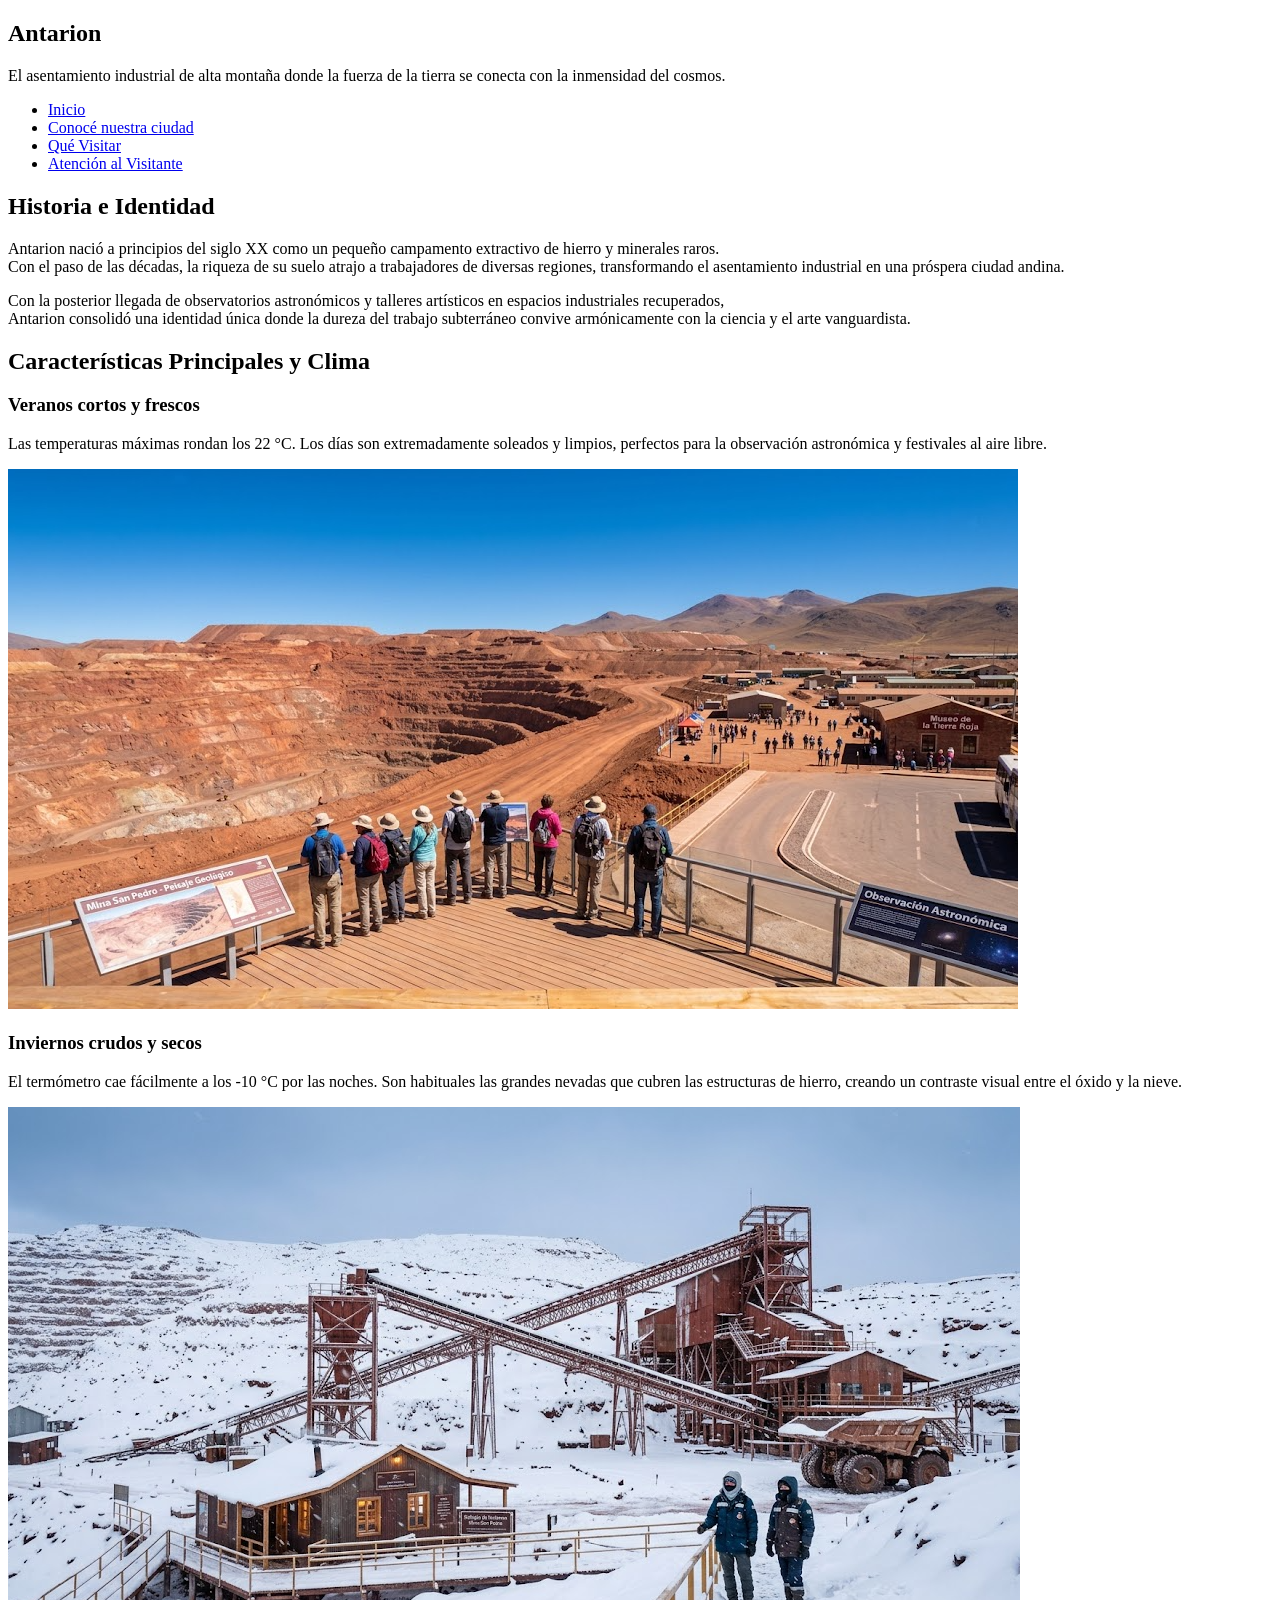
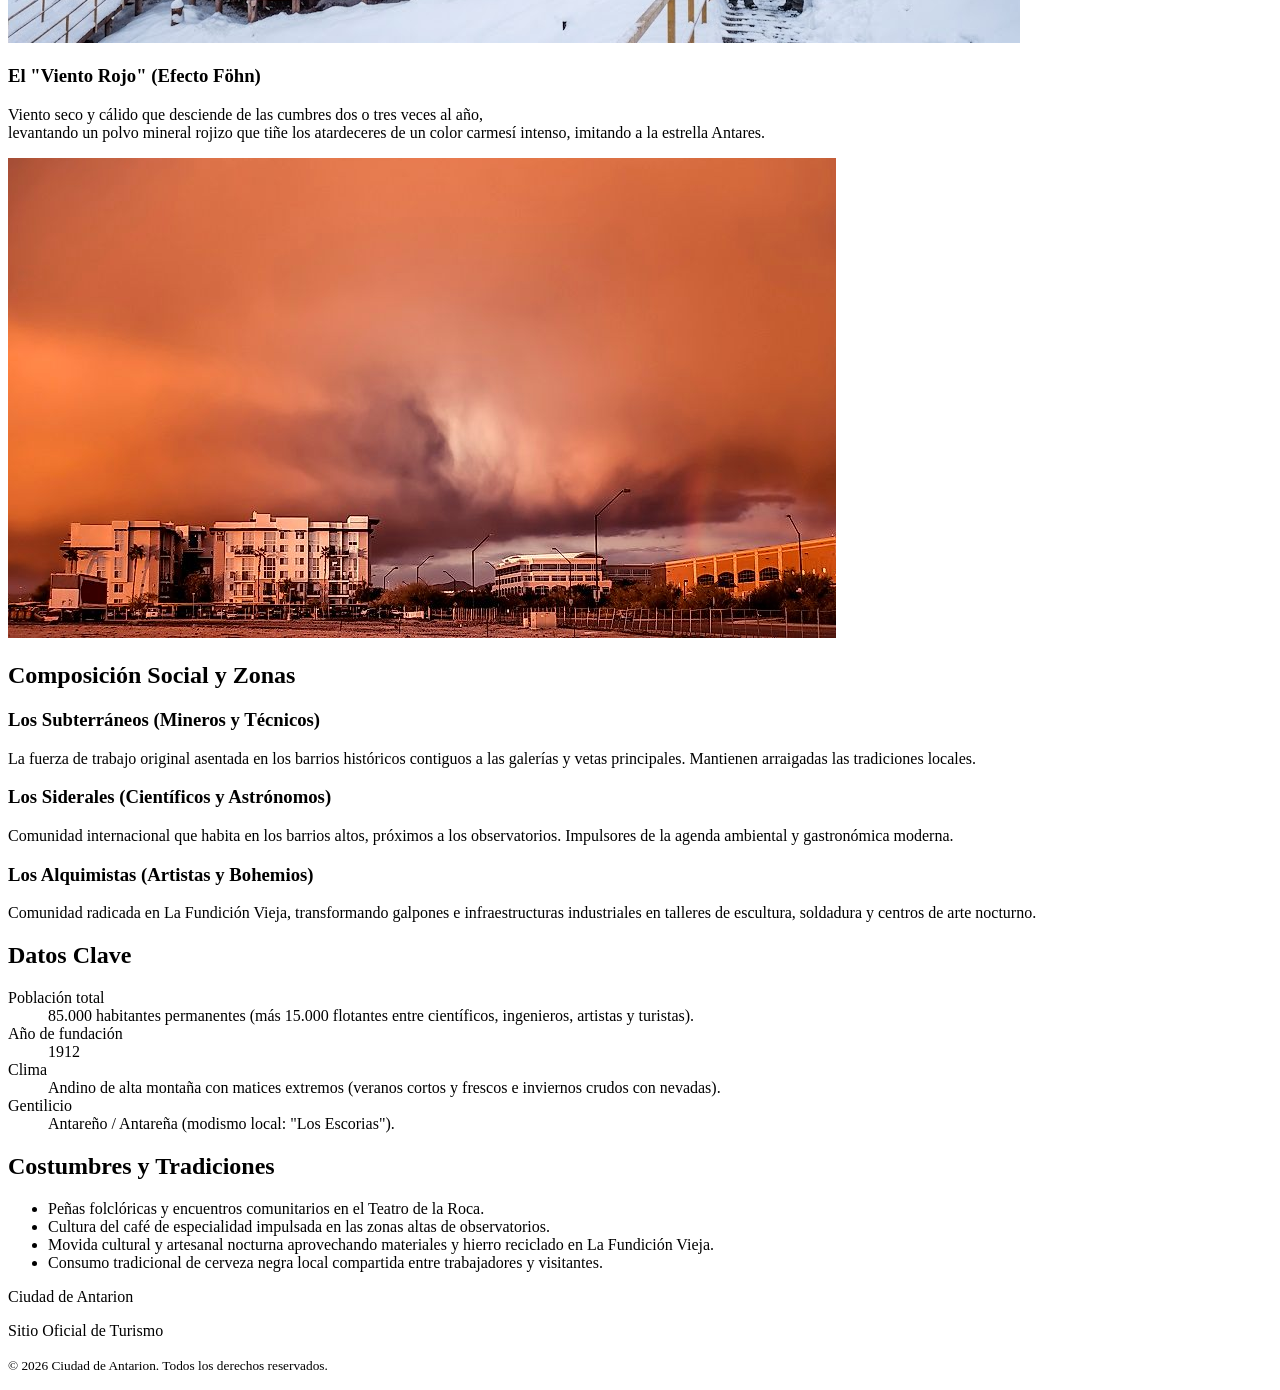
==== ciudad.html @ 9c94169d "Feat: Agregado de Css en Main de Html Index y Lugares" ====
<!DOCTYPE html>
<html lang="es">
<head>
    <meta charset="UTF-8">
    <meta name="viewport" content="width=device-width, initial-scale=1.0">
    <title>Antarion</title>
    
    <!-----------------------------Tipografia - Montserrat -------------------------------------->
    <link rel="preconnect" href="https://fonts.googleapis.com">
    <link rel="preconnect" href="https://fonts.gstatic.com" crossorigin>
    <link href="https://fonts.googleapis.com/css2?family=Montserrat:ital,wght@0,100..900;1,100..900&display=swap" rel="stylesheet">
    
    <!-----------------------------------------------Hoja de estilo ------------------------------------>
    <link rel="stylesheet" href="CSS/style.css">
</head>
<body>

    <header>    
        <nav class="menu">
        <div class="logo">
            <h1>Antarion</h1>
            <p>El asentamiento industrial de alta montaña donde la fuerza de la tierra se conecta con la inmensidad del cosmos.</p>
        </div>
            <ul class="navegacion">
                <li><a href="index.html">Inicio</a></li>
                <li><a href="ciudad.html">Conocé nuestra ciudad</a></li>
                <li><a href="lugares.html">Qué Visitar</a></li>
                <li><a href="contacto.html">Atención al Visitante</a></li>
            </ul>
        </nav>
    </header>

    <main>
        <!---------------------------------------- Historia------------------------------------------->
        <section id="historia">
            <h2>Historia e Identidad</h2>
            <p>Antarion nació a principios del siglo XX como un pequeño campamento extractivo de hierro y minerales raros. <br> Con el paso de las décadas, la riqueza de su suelo atrajo a trabajadores de diversas regiones, transformando el asentamiento industrial en una próspera ciudad andina.</p>
            <p>Con la posterior llegada de observatorios astronómicos y talleres artísticos en espacios industriales recuperados, <br> Antarion consolidó una identidad única donde la dureza del trabajo subterráneo convive armónicamente con la ciencia y el arte vanguardista.</p>
        </section>

        <!----------------------------------- Características Principales (Clima) ------------------------------------>
        
        <section id="caracteristicas" >
            <h2>Características Principales y Clima</h2>
            <article>
                <h3>Veranos cortos y frescos</h3>
                <p>Las temperaturas máximas rondan los 22 °C. Los días son extremadamente soleados y limpios, perfectos para la observación astronómica y festivales al aire libre.</p>
                <img src="IMG/VERANO.png" alt="Veranos Cortos">
            </article>

            <article>
                <h3>Inviernos crudos y secos</h3>
                <p>El termómetro cae fácilmente a los -10 °C por las noches. Son habituales las grandes nevadas que cubren las estructuras de hierro, creando un contraste visual entre el óxido y la nieve.</p>
                <img  src="IMG/INVIERNO.png" alt="Inviernos Crudos y Secos">
            </article>

            <article>
                <h3>El "Viento Rojo" (Efecto Föhn)</h3>
                <p>Viento seco y cálido que desciende de las cumbres dos o tres veces al año, <br> levantando un polvo mineral rojizo que tiñe los atardeceres de un color carmesí intenso, imitando a la estrella Antares.</p>
                <img src="IMG/viento-rojo.png" alt="El Viento Rojo">
            </article>
        </section>

        <!------------------------------------------ Grupos de Población ------------------------------------------>
        <section id="poblacion-y-barrios">
            <h2>Composición Social y Zonas</h2>
            
            <article>
                <h3>Los Subterráneos (Mineros y Técnicos)</h3>
                <p>La fuerza de trabajo original asentada en los barrios históricos contiguos a las galerías y vetas principales. Mantienen arraigadas las tradiciones locales.</p>
            </article>

            <article>
                <h3>Los Siderales (Científicos y Astrónomos)</h3>
                <p>Comunidad internacional que habita en los barrios altos, próximos a los observatorios. Impulsores de la agenda ambiental y gastronómica moderna.</p>
            </article>

            <article>
                <h3>Los Alquimistas (Artistas y Bohemios)</h3>
                <p>Comunidad radicada en La Fundición Vieja, transformando galpones e infraestructuras industriales en talleres de escultura, soldadura y centros de arte nocturno.</p>
            </article>
        </section>

        <!------------------------------------------- Datos Clave de la Ciudad  ------------------------------------>
        <section id="datos-clave">
            <h2>Datos Clave</h2>
            <dl>
                <dt>Población total</dt>
                <dd>85.000 habitantes permanentes (más 15.000 flotantes entre científicos, ingenieros, artistas y turistas).</dd>

                <dt>Año de fundación</dt>
                <dd>1912</dd>

                <dt>Clima</dt>
                <dd>Andino de alta montaña con matices extremos (veranos cortos y frescos e inviernos crudos con nevadas).</dd>

                <dt>Gentilicio</dt>
                <dd>Antareño / Antareña (modismo local: "Los Escorias").</dd>
            </dl>
        </section>

        <!------------------------------------------- Costumbres ------------------------------------>
        <section id="costumbres">
            <h2>Costumbres y Tradiciones</h2>
            <ul>
                <li>Peñas folclóricas y encuentros comunitarios en el Teatro de la Roca.</li>
                <li>Cultura del café de especialidad impulsada en las zonas altas de observatorios.</li>
                <li>Movida cultural y artesanal nocturna aprovechando materiales y hierro reciclado en La Fundición Vieja.</li>
                <li>Consumo tradicional de cerveza negra local compartida entre trabajadores y visitantes.</li>
            </ul>
        </section>
    </main>

    
    <footer class="sitio-footer">
    <div class="footer-content">
        <p class="footer-ciudad">Ciudad de Antarion</p>
        <p class="footer-oficial">Sitio Oficial de Turismo</p>
    </div>
    <div class="footer-boton">
        <p><small>&copy; 2026 Ciudad de Antarion. Todos los derechos reservados.</small></p>
    </div>
</footer>
        

</body>
</html>
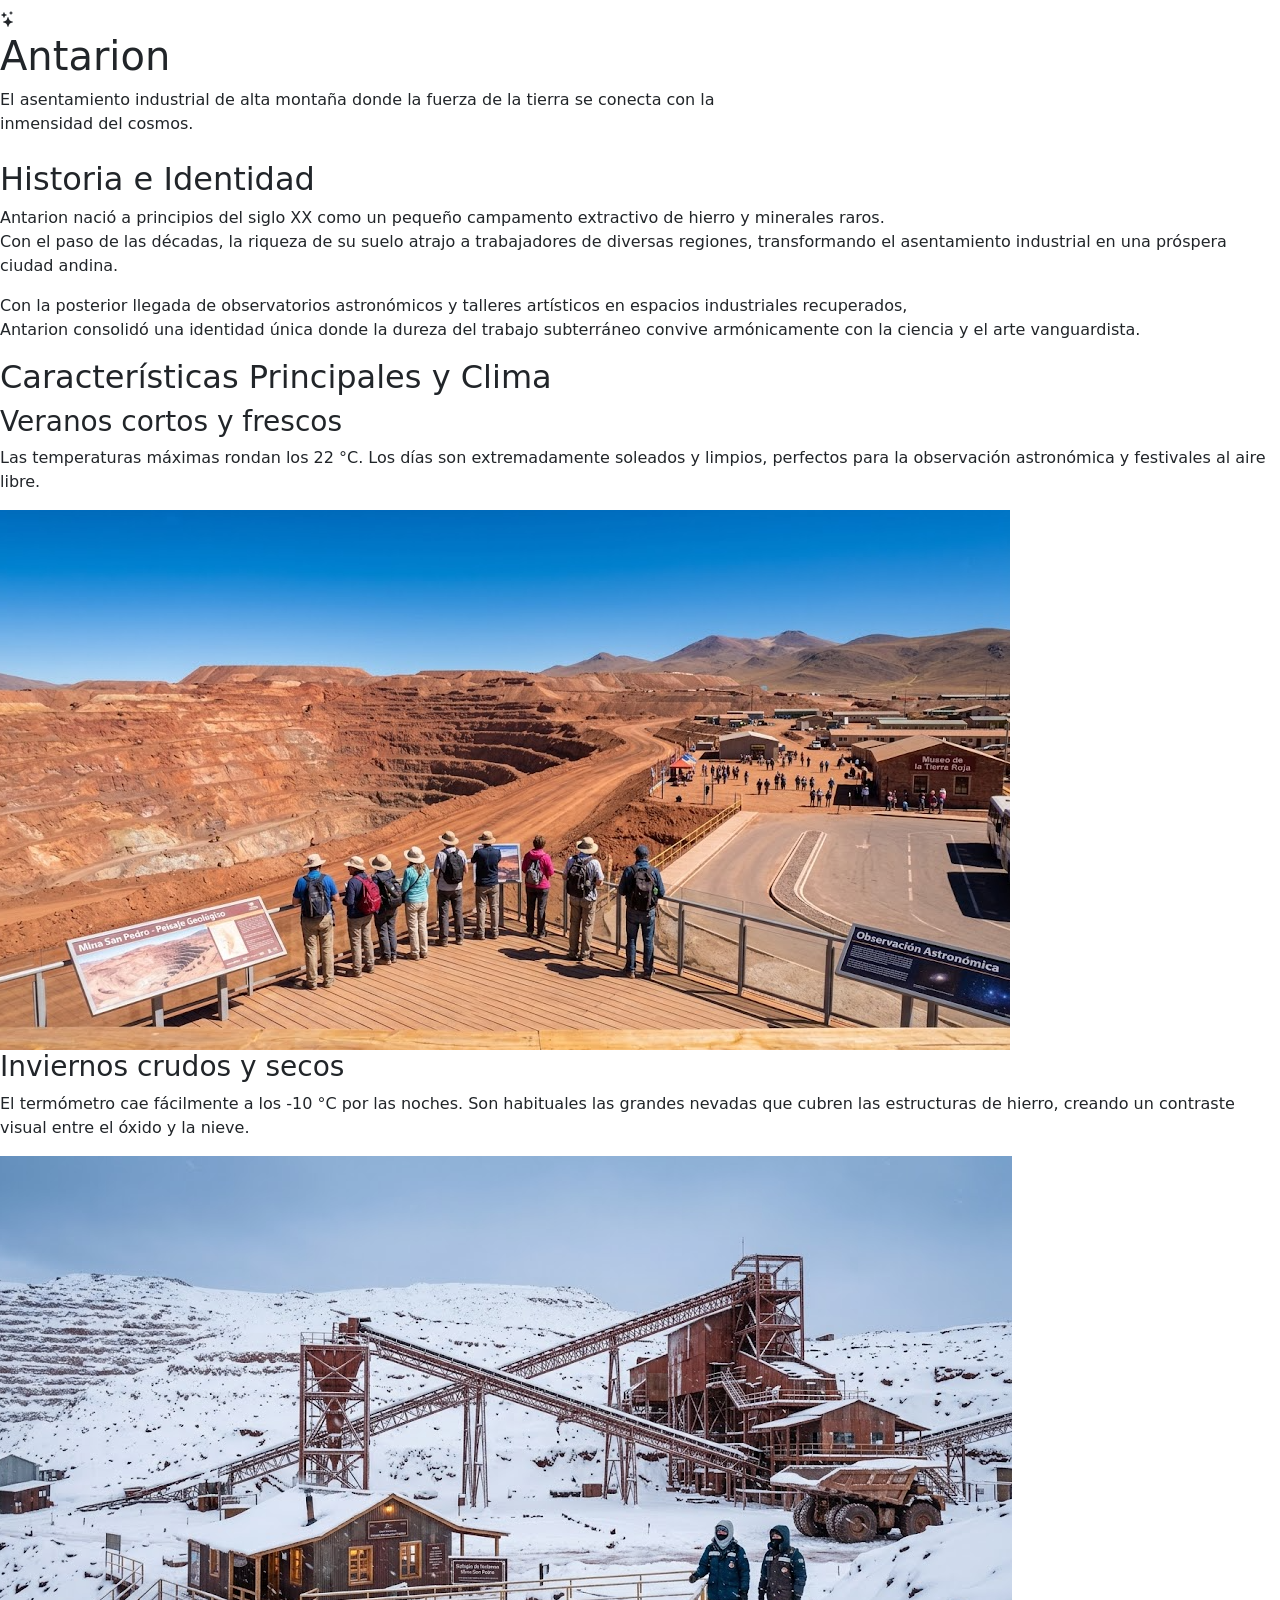
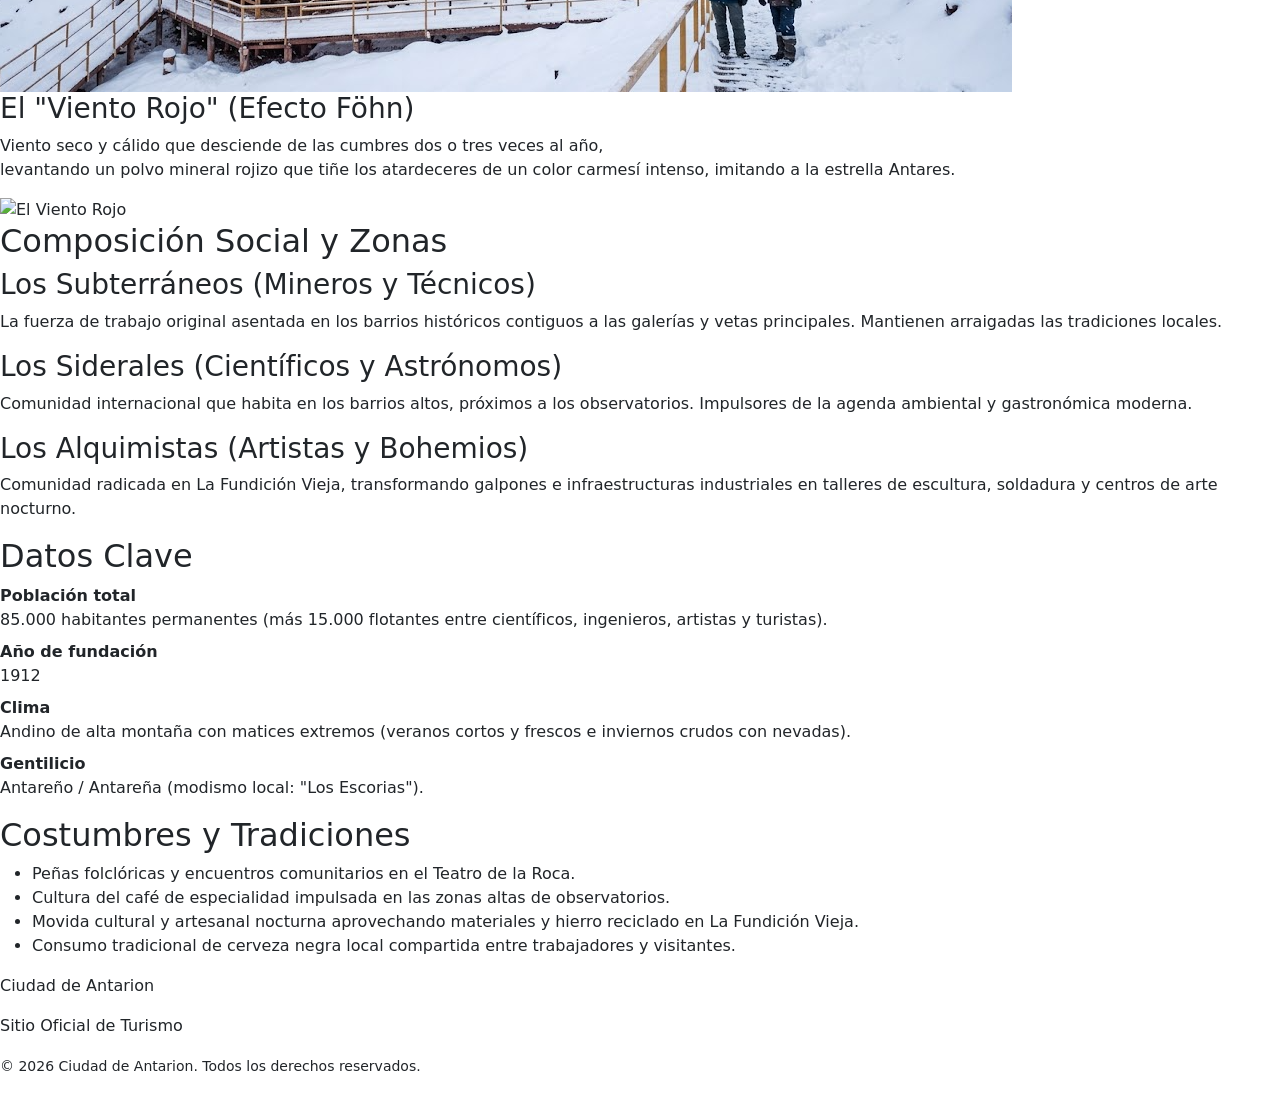
==== commit 7a1305a5: "Feat: Agregado de Menu Hamburguesa, ajuste de imagenes en ciudad, y agregado de lista desplegable en" ====
--- a/ciudad.html
+++ b/ciudad.html
@@ -10,23 +10,32 @@
     <link rel="preconnect" href="https://fonts.gstatic.com" crossorigin>
     <link href="https://fonts.googleapis.com/css2?family=Montserrat:ital,wght@0,100..900;1,100..900&display=swap" rel="stylesheet">
     
+    <link href="https://cdn.jsdelivr.net/npm/bootstrap@5.3.3/dist/css/bootstrap.min.css" rel="stylesheet" integrity="sha384-QWTKZyjpPEjISv5WaRU9OFeRpok6YctnYmDr5pNlyT2bRjXh0JMhjY6hW+ALEwIH" crossorigin="anonymous">
+    <link href="https://cdn.jsdelivr.net/npm/bootstrap-icons@1.11.3/font/bootstrap-icons.min.css" rel="stylesheet">
+
     <!-----------------------------------------------Hoja de estilo ------------------------------------>
     <link rel="stylesheet" href="CSS/style.css">
 </head>
 <body>
 
     <header>    
-        <nav class="menu">
-        <div class="logo">
-            <h1>Antarion</h1>
-            <p>El asentamiento industrial de alta montaña donde la fuerza de la tierra se conecta con la inmensidad del cosmos.</p>
-        </div>
-            <ul class="navegacion">
-                <li><a href="index.html">Inicio</a></li>
-                <li><a href="ciudad.html">Conocé nuestra ciudad</a></li>
-                <li><a href="lugares.html">Qué Visitar</a></li>
-                <li><a href="contacto.html">Atención al Visitante</a></li>
-            </ul>
+        <nav class="navbar navbar-expand-xl navbar-dark menu">
+            <div class="logo">
+                <i class="bi bi-stars logo-emblem" aria-hidden="true"></i>
+                <h1>Antarion</h1>
+                <p>El asentamiento industrial de alta montaña donde la fuerza de la tierra se conecta con la inmensidad del cosmos.</p>
+            </div>
+            <button class="navbar-toggler" type="button" data-bs-toggle="collapse" data-bs-target="#navegacionPrincipal" aria-controls="navegacionPrincipal" aria-expanded="false" aria-label="Abrir o cerrar el menú">
+                <span class="navbar-toggler-icon"></span>
+            </button>
+            <div class="collapse navbar-collapse" id="navegacionPrincipal">
+                <ul class="navbar-nav navegacion ms-xl-auto">
+                    <li class="nav-item"><a class="nav-link" href="index.html">Inicio</a></li>
+                    <li class="nav-item"><a class="nav-link" href="ciudad.html">Conocé nuestra ciudad</a></li>
+                    <li class="nav-item"><a class="nav-link" href="lugares.html">Qué Visitar</a></li>
+                    <li class="nav-item"><a class="nav-link" href="contacto.html">Atención al Visitante</a></li>
+                </ul>
+            </div>
         </nav>
     </header>
 
@@ -57,7 +66,7 @@
             <article>
                 <h3>El "Viento Rojo" (Efecto Föhn)</h3>
                 <p>Viento seco y cálido que desciende de las cumbres dos o tres veces al año, <br> levantando un polvo mineral rojizo que tiñe los atardeceres de un color carmesí intenso, imitando a la estrella Antares.</p>
-                <img src="IMG/viento-rojo.png" alt="El Viento Rojo">
+                <img src="/IMG/Viento-Rojo.png" alt="El Viento Rojo">
             </article>
         </section>
 
@@ -122,6 +131,6 @@
     </div>
 </footer>
         
-
+    <script src="https://cdn.jsdelivr.net/npm/bootstrap@5.3.3/dist/js/bootstrap.bundle.min.js" integrity="sha384-YvpcrYf0tY3lHB60NNkmXc5s9fDVZLESaAA55NDzOxhy9GkcIdslK1eN7N6jIeHz" crossorigin="anonymous"></script>
 </body>
 </html>
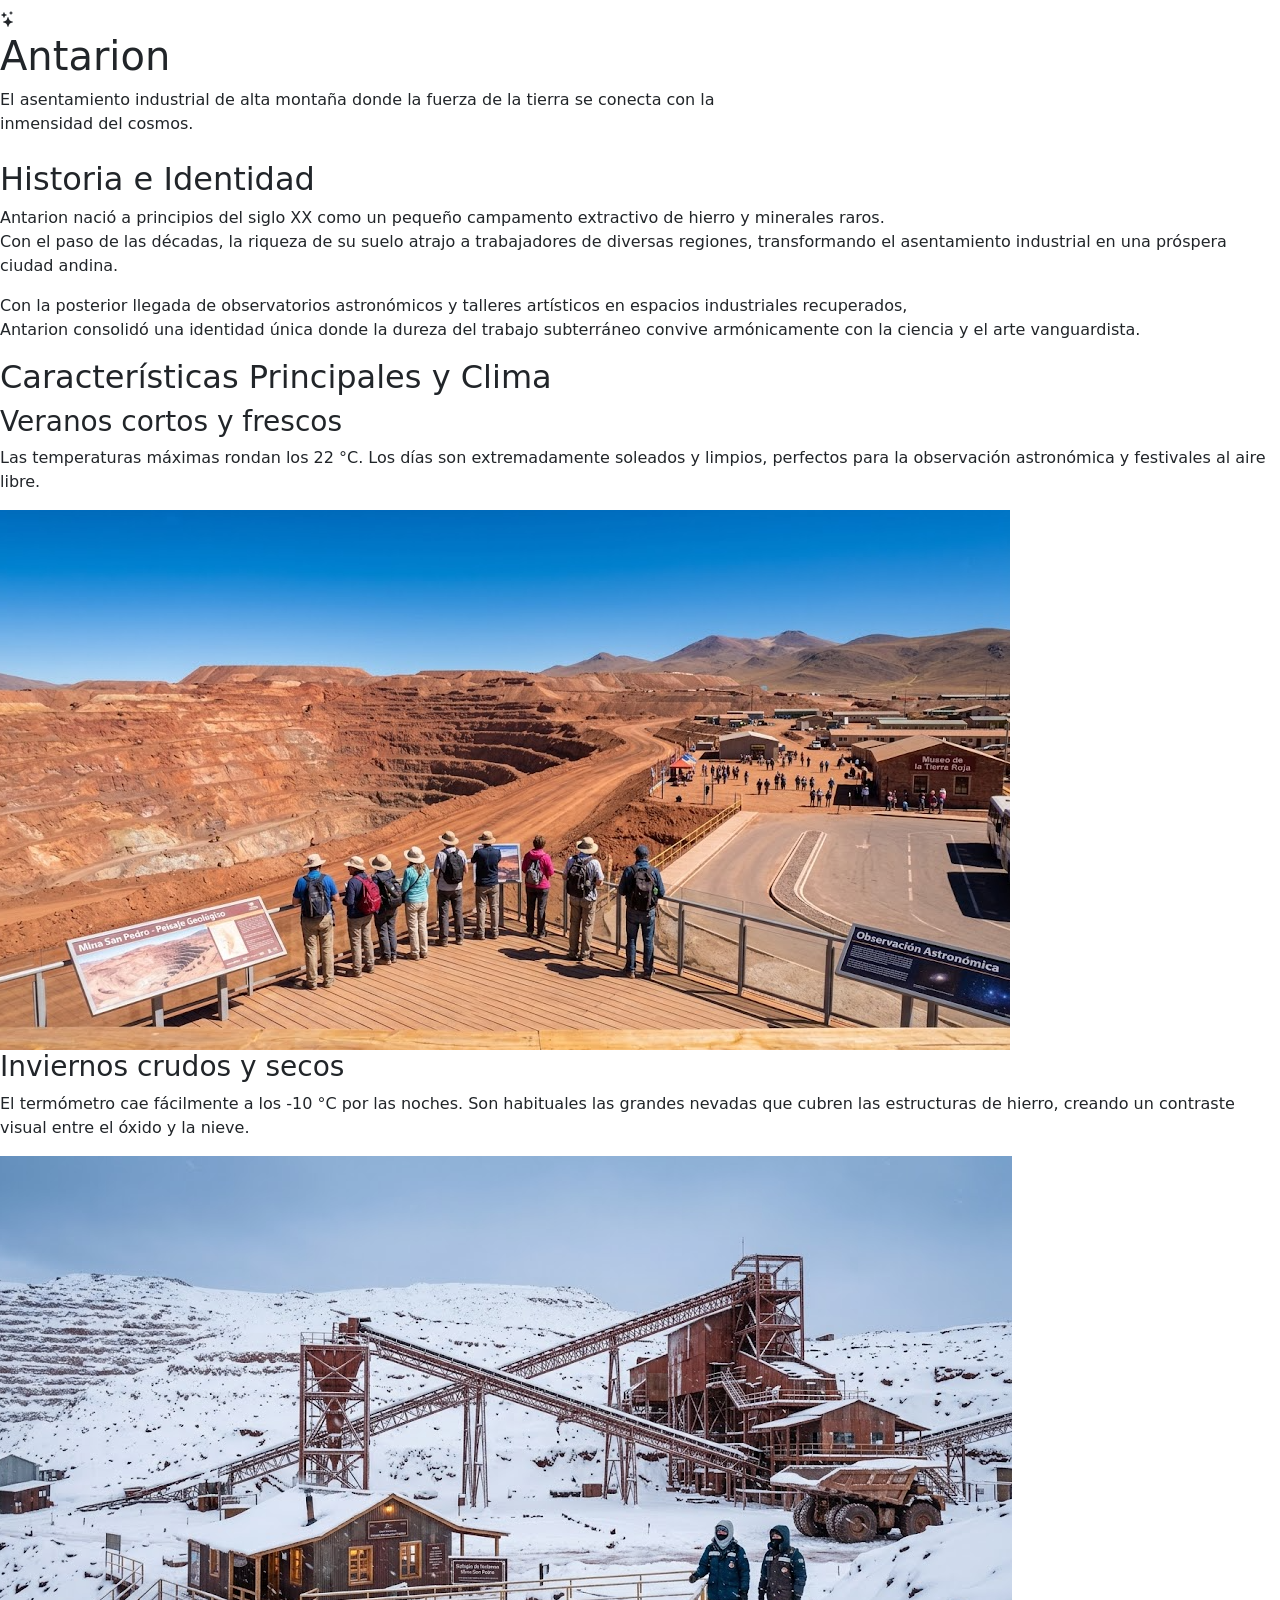
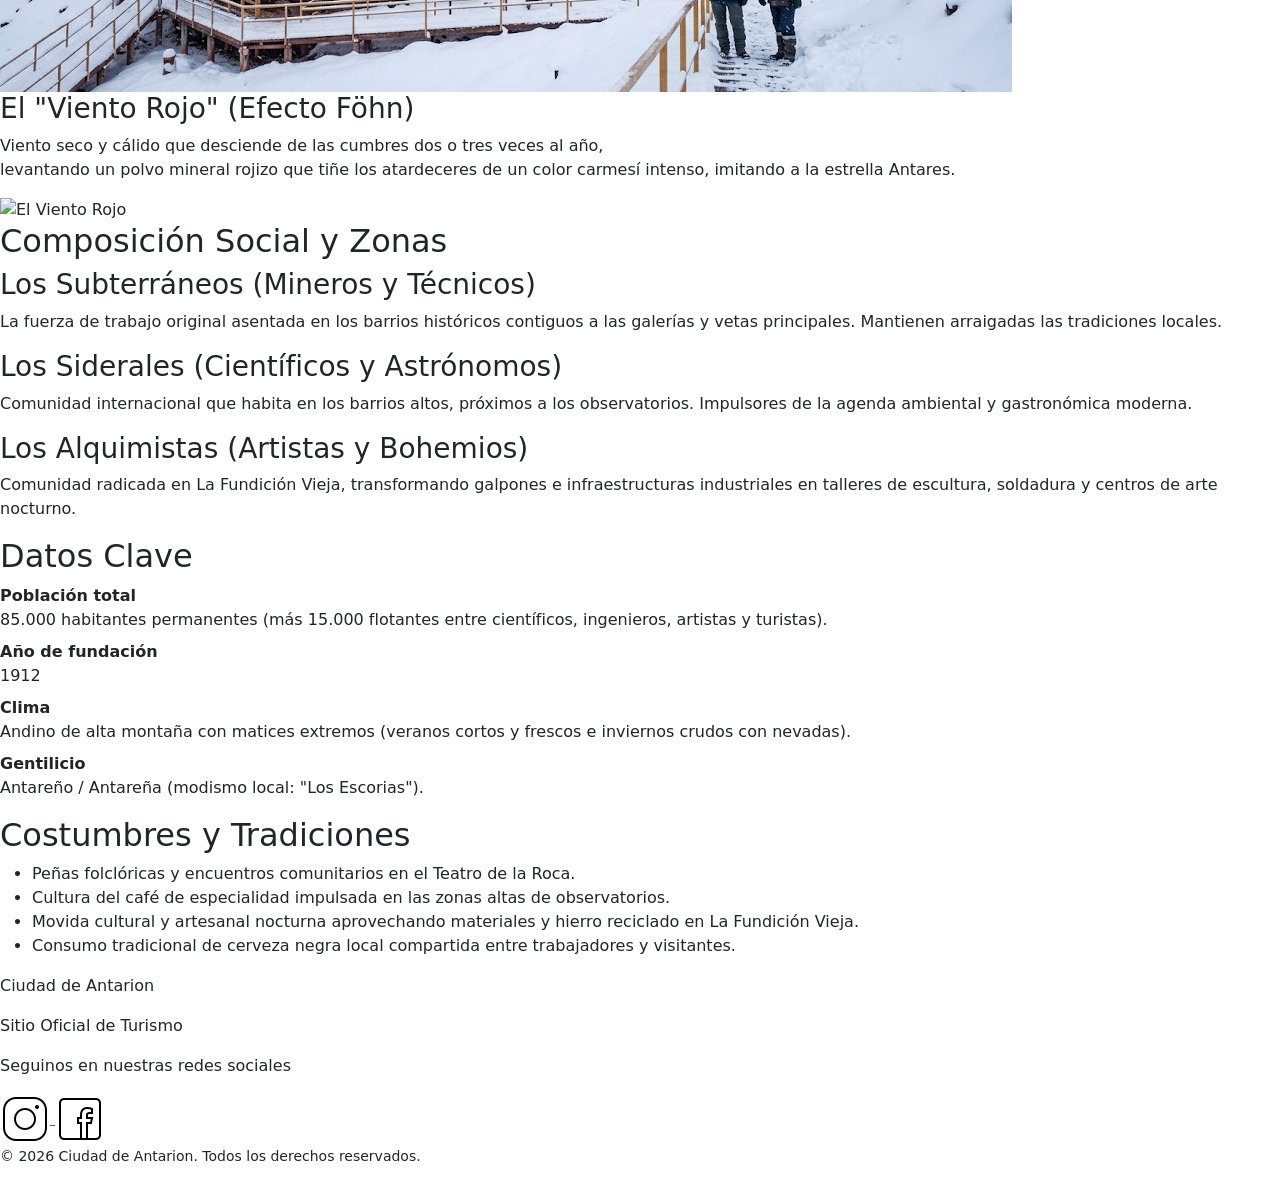
==== commit c4ac0f3c: "Style: Footer unificado, con redes sociales y ajuste de padding vertical" ====
--- a/ciudad.html
+++ b/ciudad.html
@@ -9,11 +9,14 @@
     <link rel="preconnect" href="https://fonts.googleapis.com">
     <link rel="preconnect" href="https://fonts.gstatic.com" crossorigin>
     <link href="https://fonts.googleapis.com/css2?family=Montserrat:ital,wght@0,100..900;1,100..900&display=swap" rel="stylesheet">
-    
+
     <link href="https://cdn.jsdelivr.net/npm/bootstrap@5.3.3/dist/css/bootstrap.min.css" rel="stylesheet" integrity="sha384-QWTKZyjpPEjISv5WaRU9OFeRpok6YctnYmDr5pNlyT2bRjXh0JMhjY6hW+ALEwIH" crossorigin="anonymous">
     <link href="https://cdn.jsdelivr.net/npm/bootstrap-icons@1.11.3/font/bootstrap-icons.min.css" rel="stylesheet">
+    
+    <!--------------------------------------- Bootstrap ----------------------------------------->
+    <link href="https://cdn.jsdelivr.net/npm/bootstrap@5.3.3/dist/css/bootstrap.min.css" rel="stylesheet">
 
-    <!-----------------------------------------------Hoja de estilo ------------------------------------>
+    <!--------------------------------------- Hoja de estilo ------------------------------------->
     <link rel="stylesheet" href="CSS/style.css">
 </head>
 <body>
@@ -121,16 +124,21 @@
     </main>
 
     
-    <footer class="sitio-footer">
-    <div class="footer-content">
-        <p class="footer-ciudad">Ciudad de Antarion</p>
-        <p class="footer-oficial">Sitio Oficial de Turismo</p>
-    </div>
-    <div class="footer-boton">
-        <p><small>&copy; 2026 Ciudad de Antarion. Todos los derechos reservados.</small></p>
-    </div>
-</footer>
-        
+    <footer>
+            <p>Ciudad de Antarion</p>
+            <p>Sitio Oficial de Turismo</p>
+            <p>Seguinos en nuestras redes sociales</p>
+                 <div> <a href="https://www.instagram.com/turismo.antarion/" target="_blank"> 
+                    <img src="IMG/icons8-instagram-50.png" alt="instagram">
+                    </a>  
+                    <a href="https://www.facebook.com/profile.php?id=61595677460538" target="_blank">
+                    <img src="IMG/icons8-facebook-50.png" alt="facebook">
+                    </a>
+                </div>
+            <p><small>&copy; 2026 Ciudad de Antarion. Todos los derechos reservados.</small></p>
+    </footer>
+
+    <!------------------------------------- Bootstrap js ---------------------------------------->
     <script src="https://cdn.jsdelivr.net/npm/bootstrap@5.3.3/dist/js/bootstrap.bundle.min.js" integrity="sha384-YvpcrYf0tY3lHB60NNkmXc5s9fDVZLESaAA55NDzOxhy9GkcIdslK1eN7N6jIeHz" crossorigin="anonymous"></script>
 </body>
 </html>
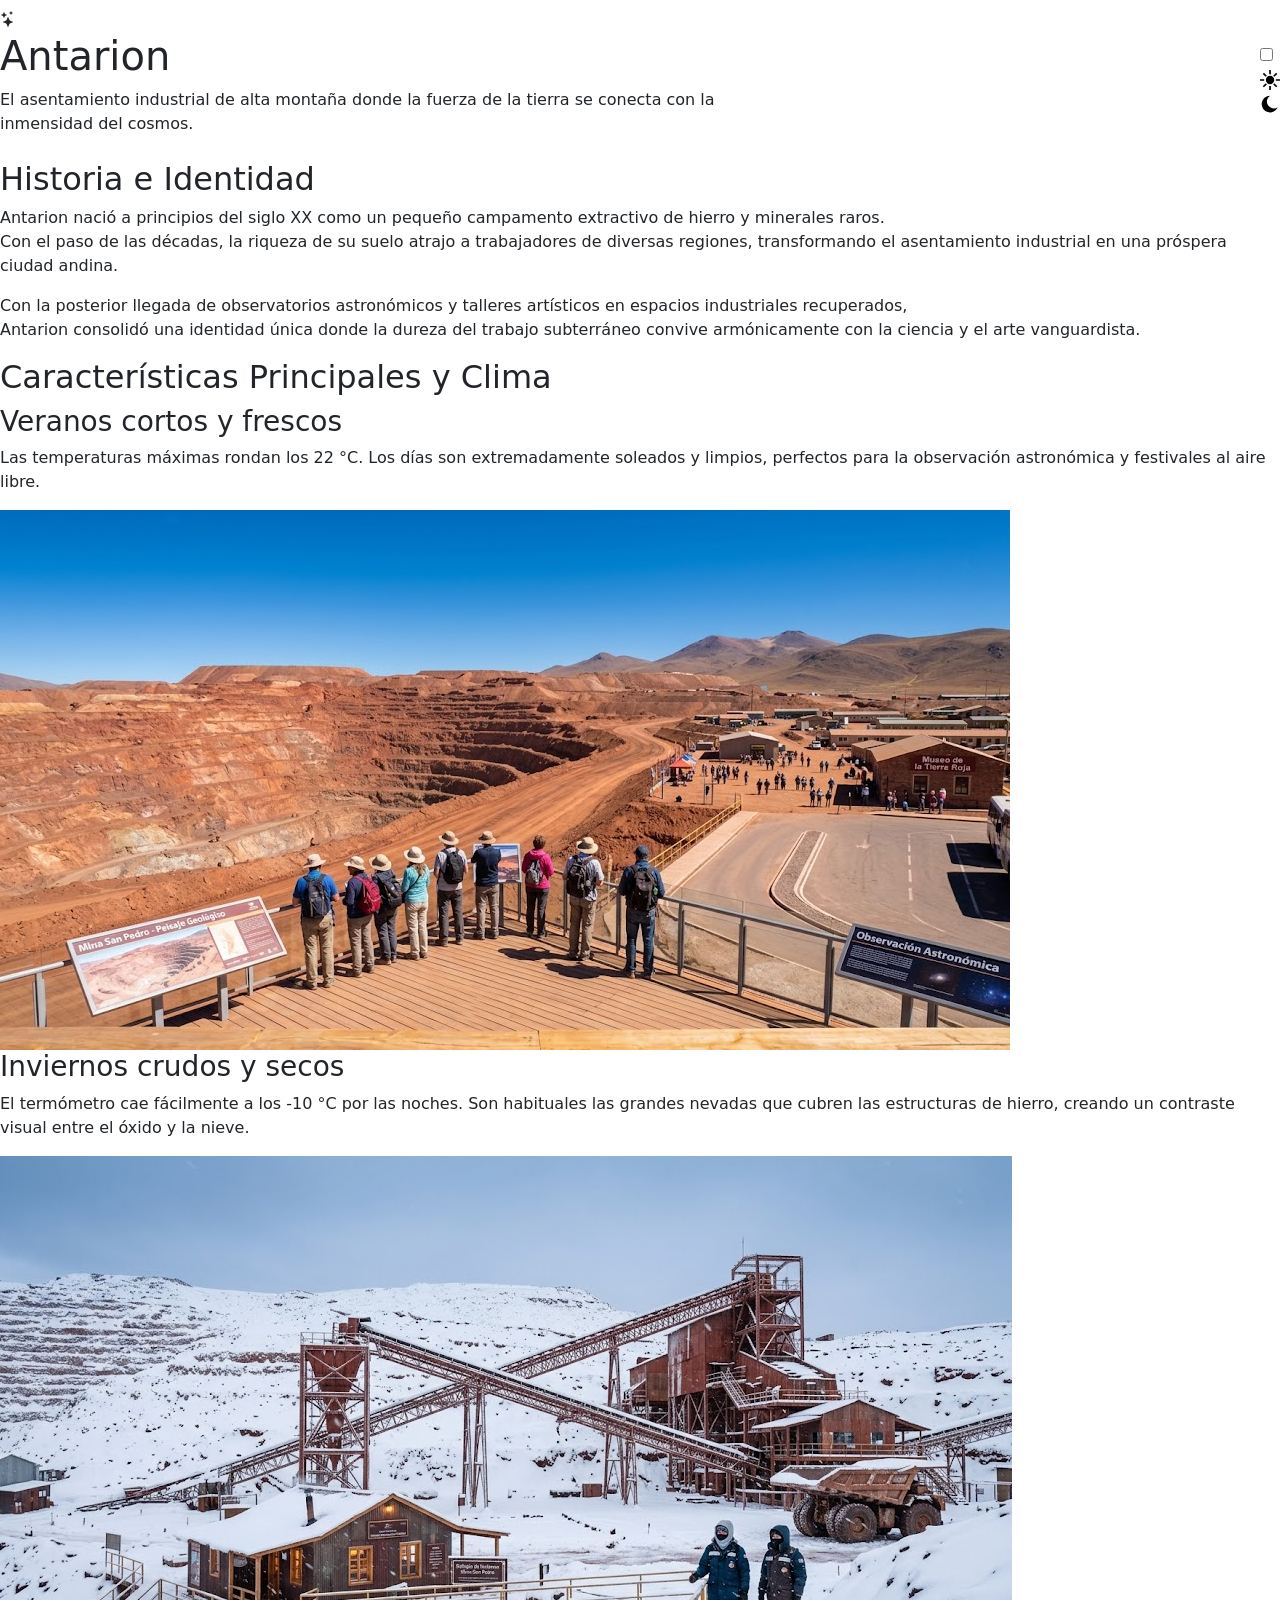
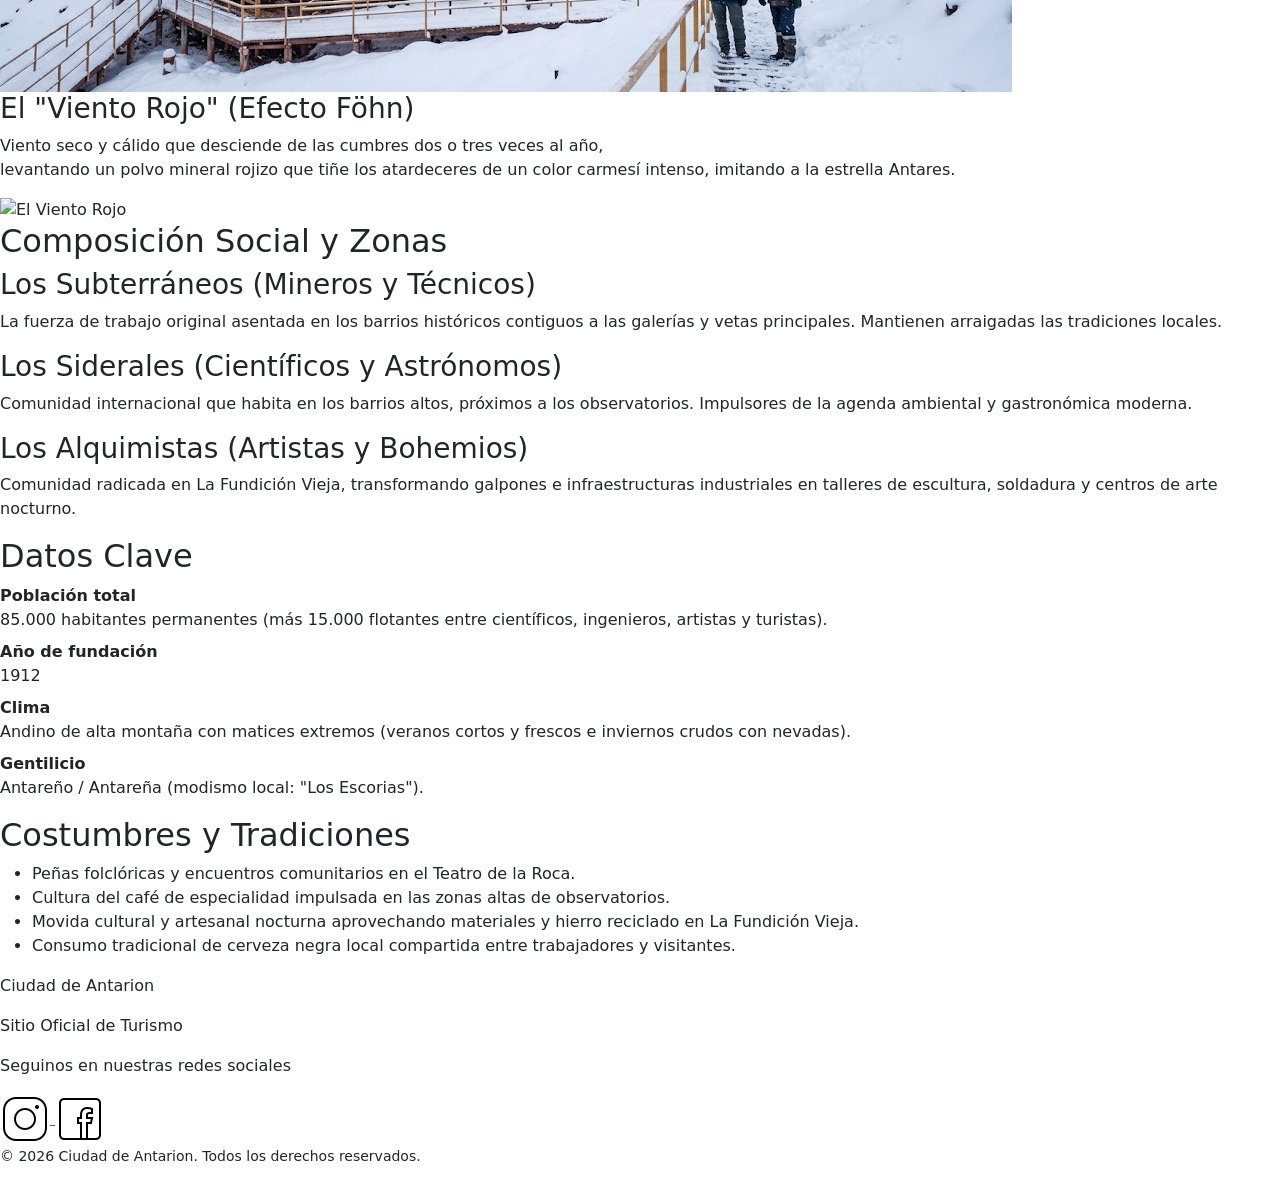
==== commit 3e00a1e6: "Feat= Agregado de Boton modo oscuro" ====
--- a/ciudad.html
+++ b/ciudad.html
@@ -38,6 +38,17 @@
                     <li class="nav-item"><a class="nav-link" href="lugares.html">Qué Visitar</a></li>
                     <li class="nav-item"><a class="nav-link" href="contacto.html">Atención al Visitante</a></li>
                 </ul>
+                <label class="theme-switch" title="Interruptor visual de tema">
+                    <input class="theme-switch__input" id="boton-tema" type="checkbox" role="switch" aria-label="Modo oscuro">
+                    <span class="theme-switch__track" aria-hidden="true">
+                        <svg class="theme-switch__sun" viewBox="0 0 24 24" aria-hidden="true">
+                            <path d="M12 17a5 5 0 1 0 0-10 5 5 0 0 0 0 10Zm-1-17h2v5h-2zm0 19h2v5h-2zM0 11h5v2H0zm19 0h5v2h-5zM3.3 4.7l1.4-1.4 3.5 3.5-1.4 1.4zm12.5 12.5 1.4-1.4 3.5 3.5-1.4 1.4zM3.3 19.3l3.5-3.5 1.4 1.4-3.5 3.5zm12.5-12.5 3.5-3.5 1.4 1.4-3.5 3.5z"/>
+                        </svg>
+                        <svg class="theme-switch__moon" viewBox="0 0 24 24" aria-hidden="true">
+                            <path d="M12 2a10 10 0 1 0 9.2 13.9A8 8 0 0 1 12 2Z"/>
+                        </svg>
+                    </span>
+                </label>
             </div>
         </nav>
     </header>
@@ -140,5 +151,6 @@
 
     <!------------------------------------- Bootstrap js ---------------------------------------->
     <script src="https://cdn.jsdelivr.net/npm/bootstrap@5.3.3/dist/js/bootstrap.bundle.min.js" integrity="sha384-YvpcrYf0tY3lHB60NNkmXc5s9fDVZLESaAA55NDzOxhy9GkcIdslK1eN7N6jIeHz" crossorigin="anonymous"></script>
+    <script src="scrip.js"></script>
 </body>
 </html>
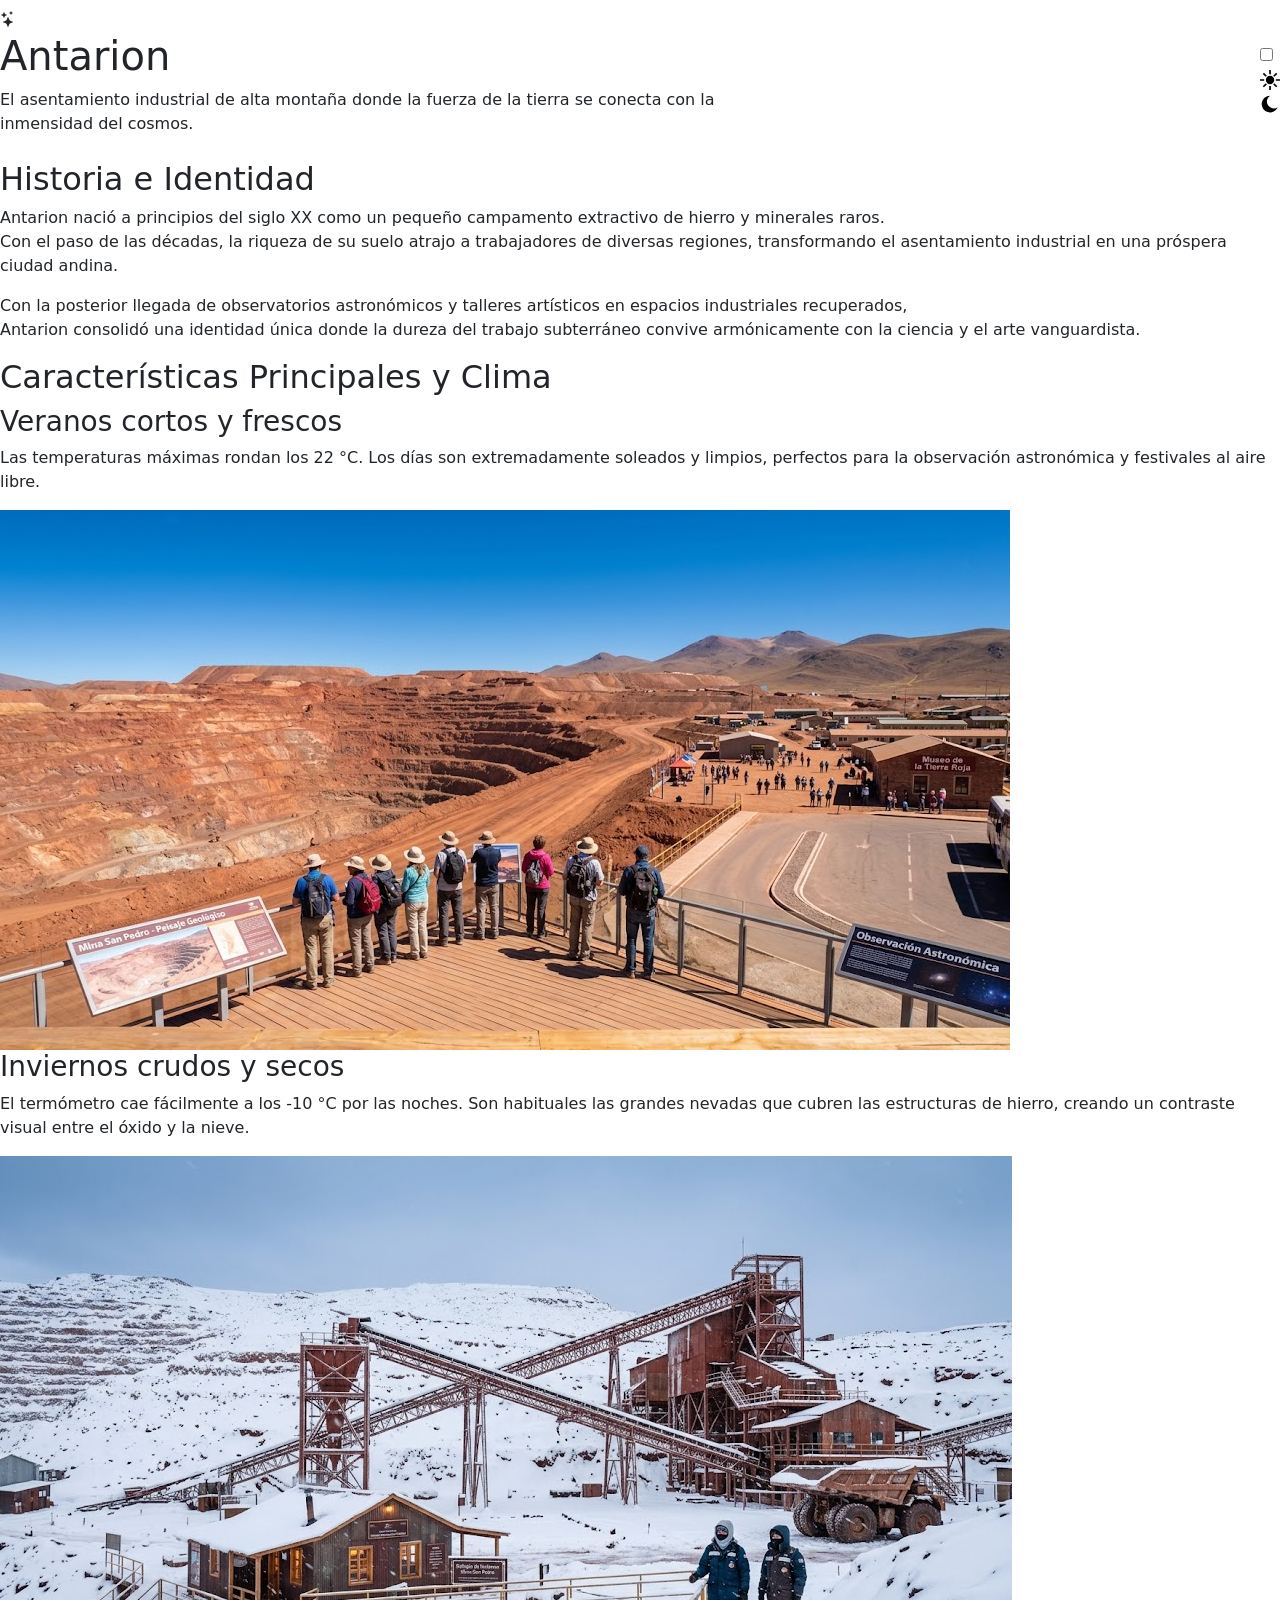
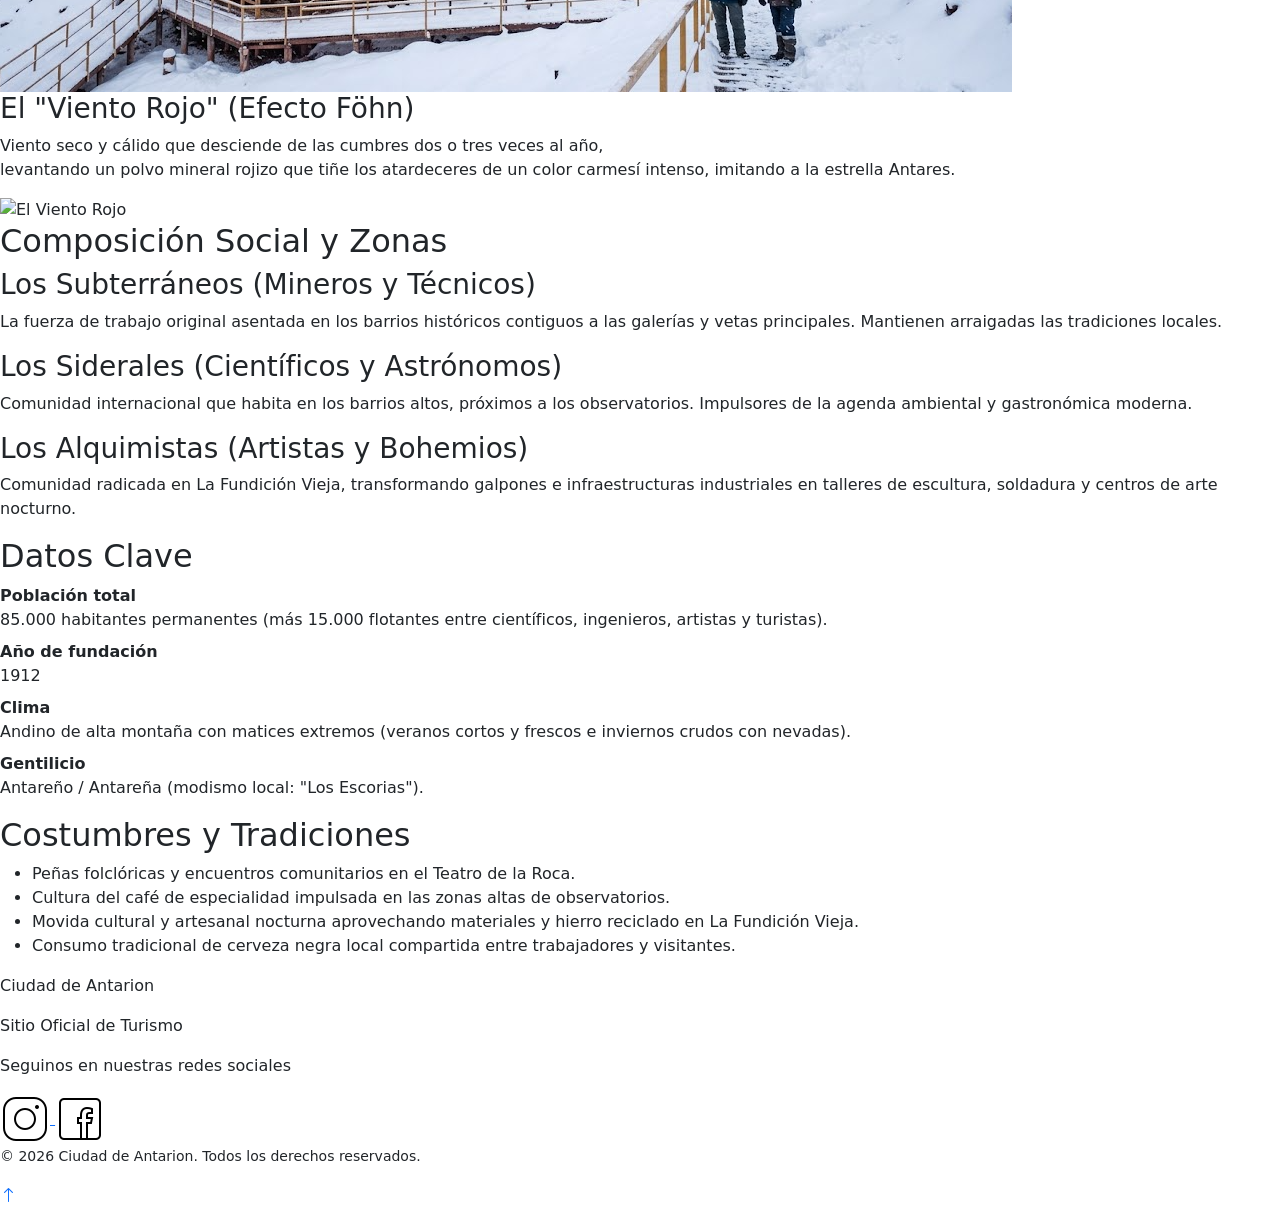
==== commit 1a9ed69e: "Feat: Cambios de color en modo oscuro y agregado de boton volver arriba" ====
--- a/ciudad.html
+++ b/ciudad.html
@@ -19,7 +19,7 @@
     <!--------------------------------------- Hoja de estilo ------------------------------------->
     <link rel="stylesheet" href="CSS/style.css">
 </head>
-<body>
+<body id="inicio-pagina">
 
     <header>    
         <nav class="navbar navbar-expand-xl navbar-dark menu">
@@ -149,6 +149,10 @@
             <p><small>&copy; 2026 Ciudad de Antarion. Todos los derechos reservados.</small></p>
     </footer>
 
+    <a class="volver-arriba" href="#inicio-pagina" aria-label="Volver al inicio de la página">
+        <i class="bi bi-arrow-up" aria-hidden="true"></i>
+    </a>
+
     <!------------------------------------- Bootstrap js ---------------------------------------->
     <script src="https://cdn.jsdelivr.net/npm/bootstrap@5.3.3/dist/js/bootstrap.bundle.min.js" integrity="sha384-YvpcrYf0tY3lHB60NNkmXc5s9fDVZLESaAA55NDzOxhy9GkcIdslK1eN7N6jIeHz" crossorigin="anonymous"></script>
     <script src="scrip.js"></script>
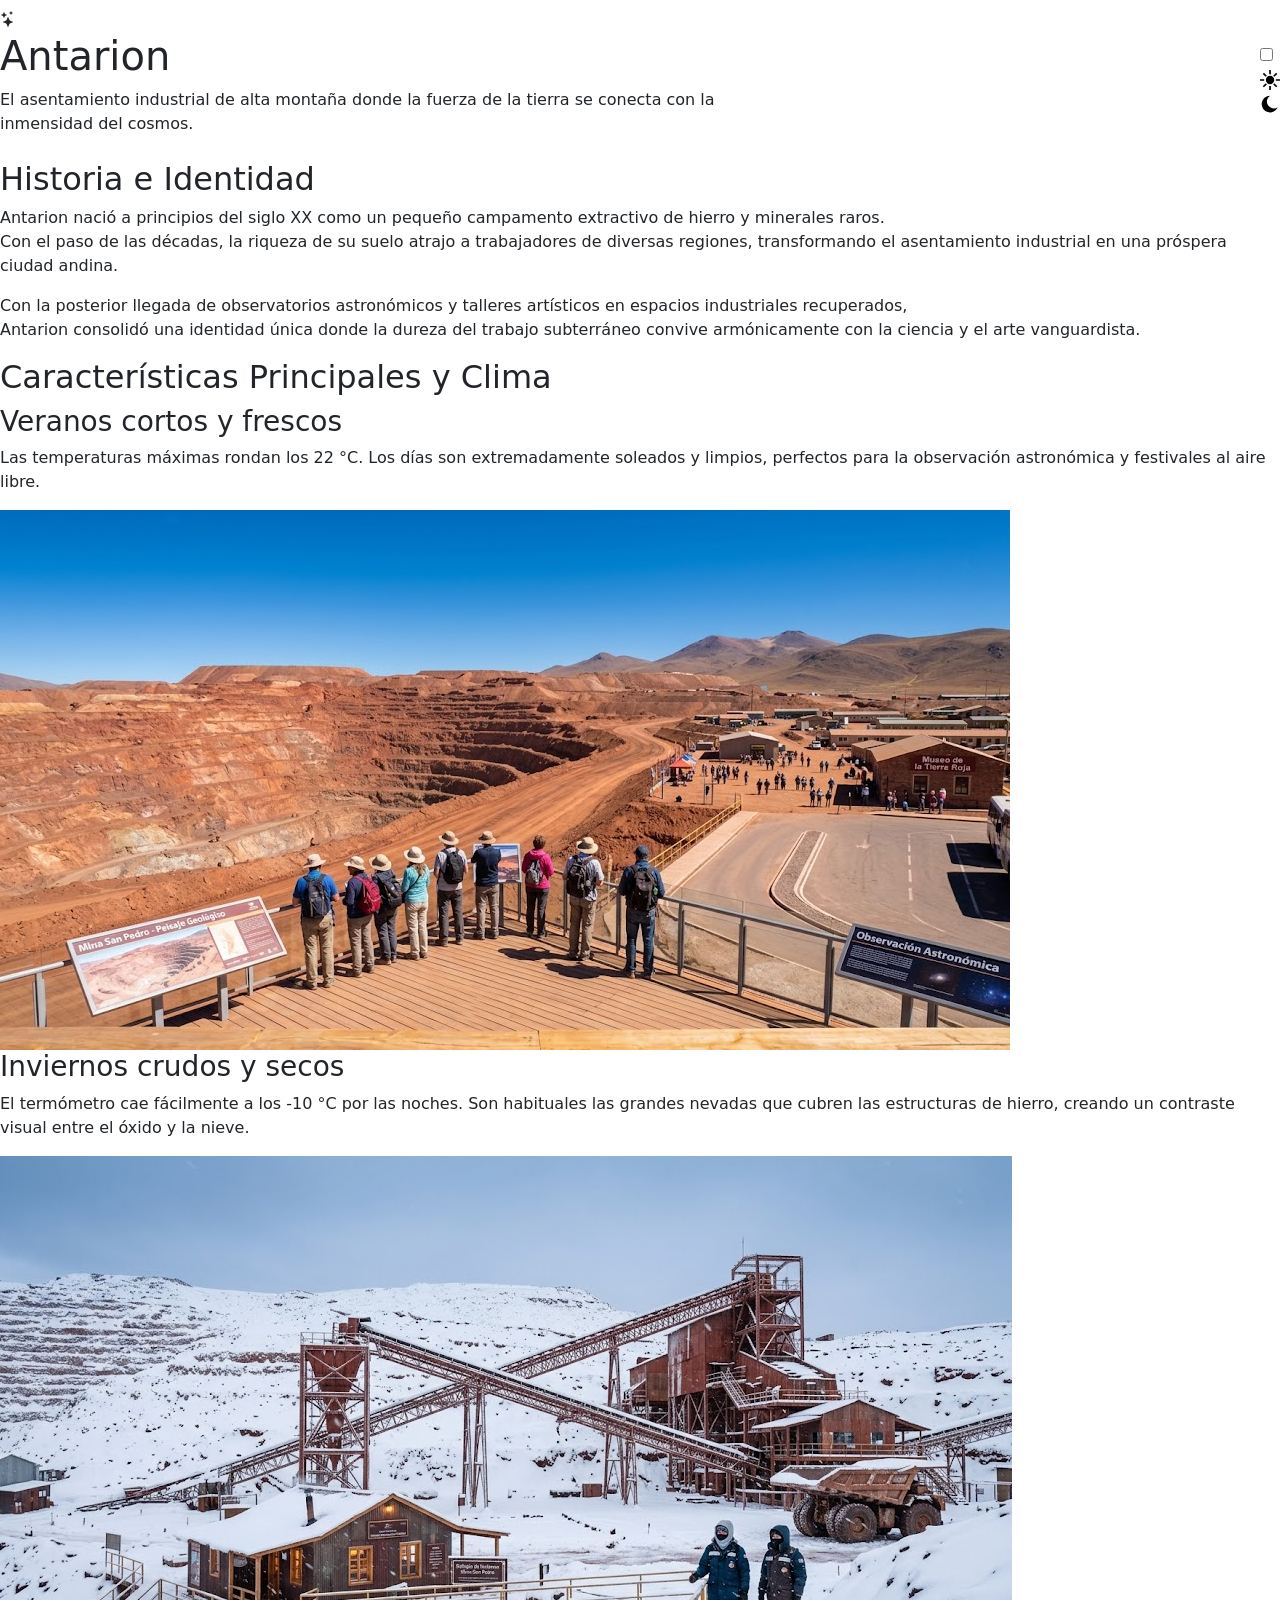
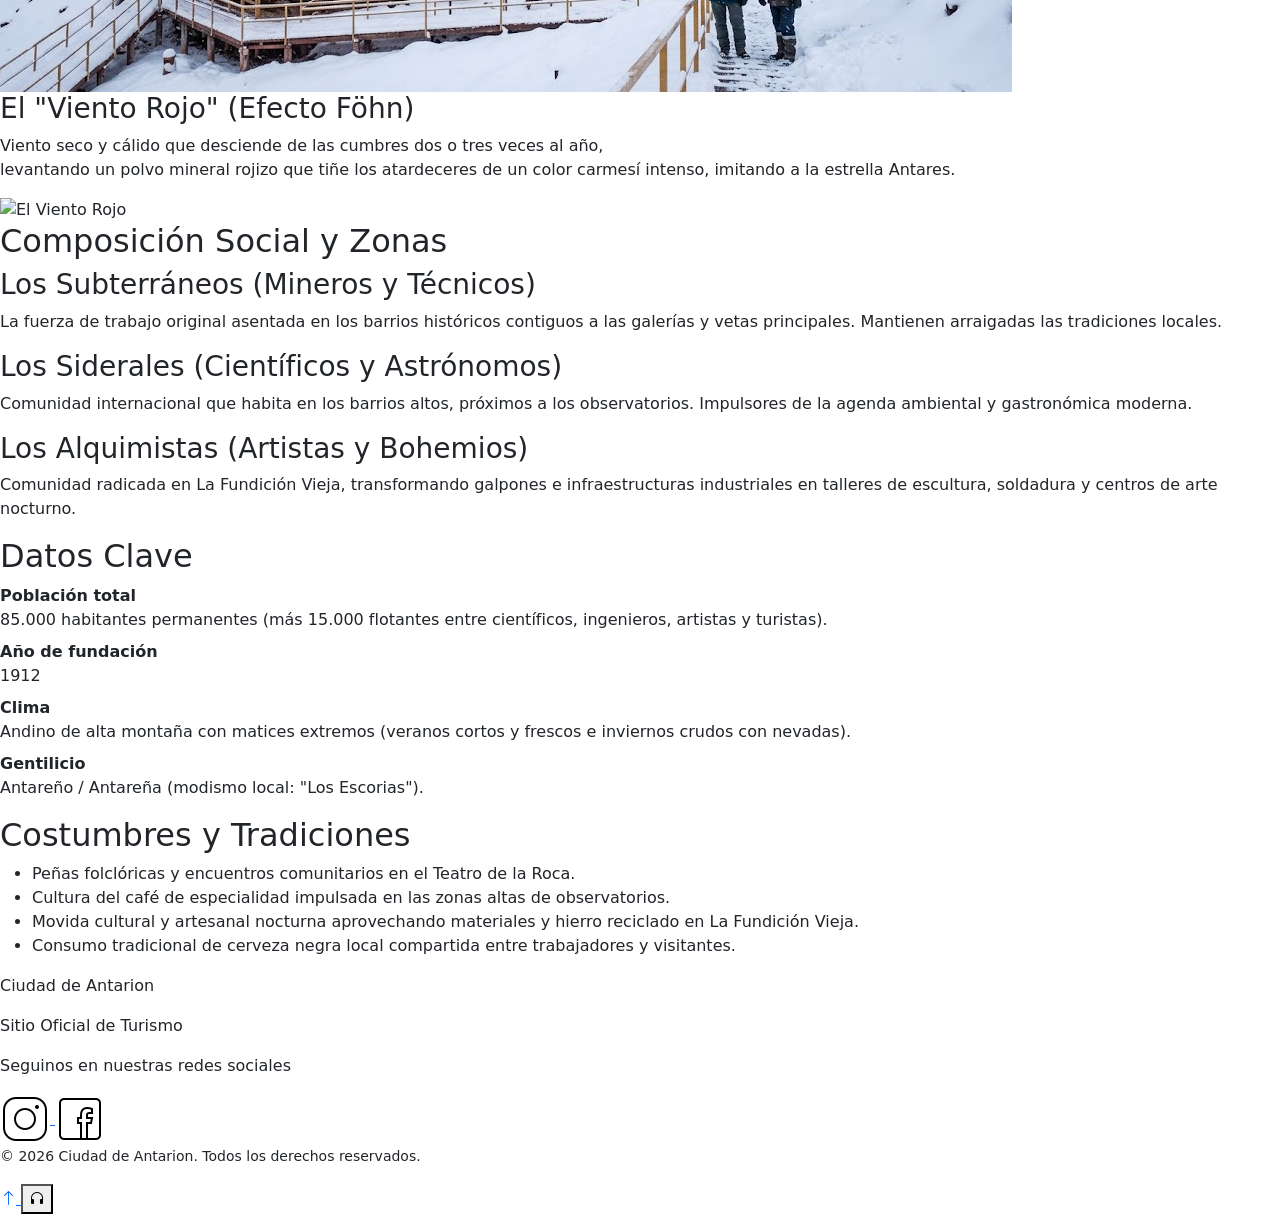
==== commit 7e3e8577: "Feat: Agregado lector de pagina" ====
--- a/ciudad.html
+++ b/ciudad.html
@@ -152,6 +152,10 @@
     <a class="volver-arriba" href="#inicio-pagina" aria-label="Volver al inicio de la página">
         <i class="bi bi-arrow-up" aria-hidden="true"></i>
     </a>
+    <button class="leer-pagina" id="leer-pagina" type="button" aria-label="Leer el contenido de la página" aria-pressed="false">
+        <i class="bi bi-headphones" aria-hidden="true"></i>
+    </button>
+    <span class="visually-hidden" id="estado-lectura" role="status" aria-live="polite"></span>
 
     <!------------------------------------- Bootstrap js ---------------------------------------->
     <script src="https://cdn.jsdelivr.net/npm/bootstrap@5.3.3/dist/js/bootstrap.bundle.min.js" integrity="sha384-YvpcrYf0tY3lHB60NNkmXc5s9fDVZLESaAA55NDzOxhy9GkcIdslK1eN7N6jIeHz" crossorigin="anonymous"></script>
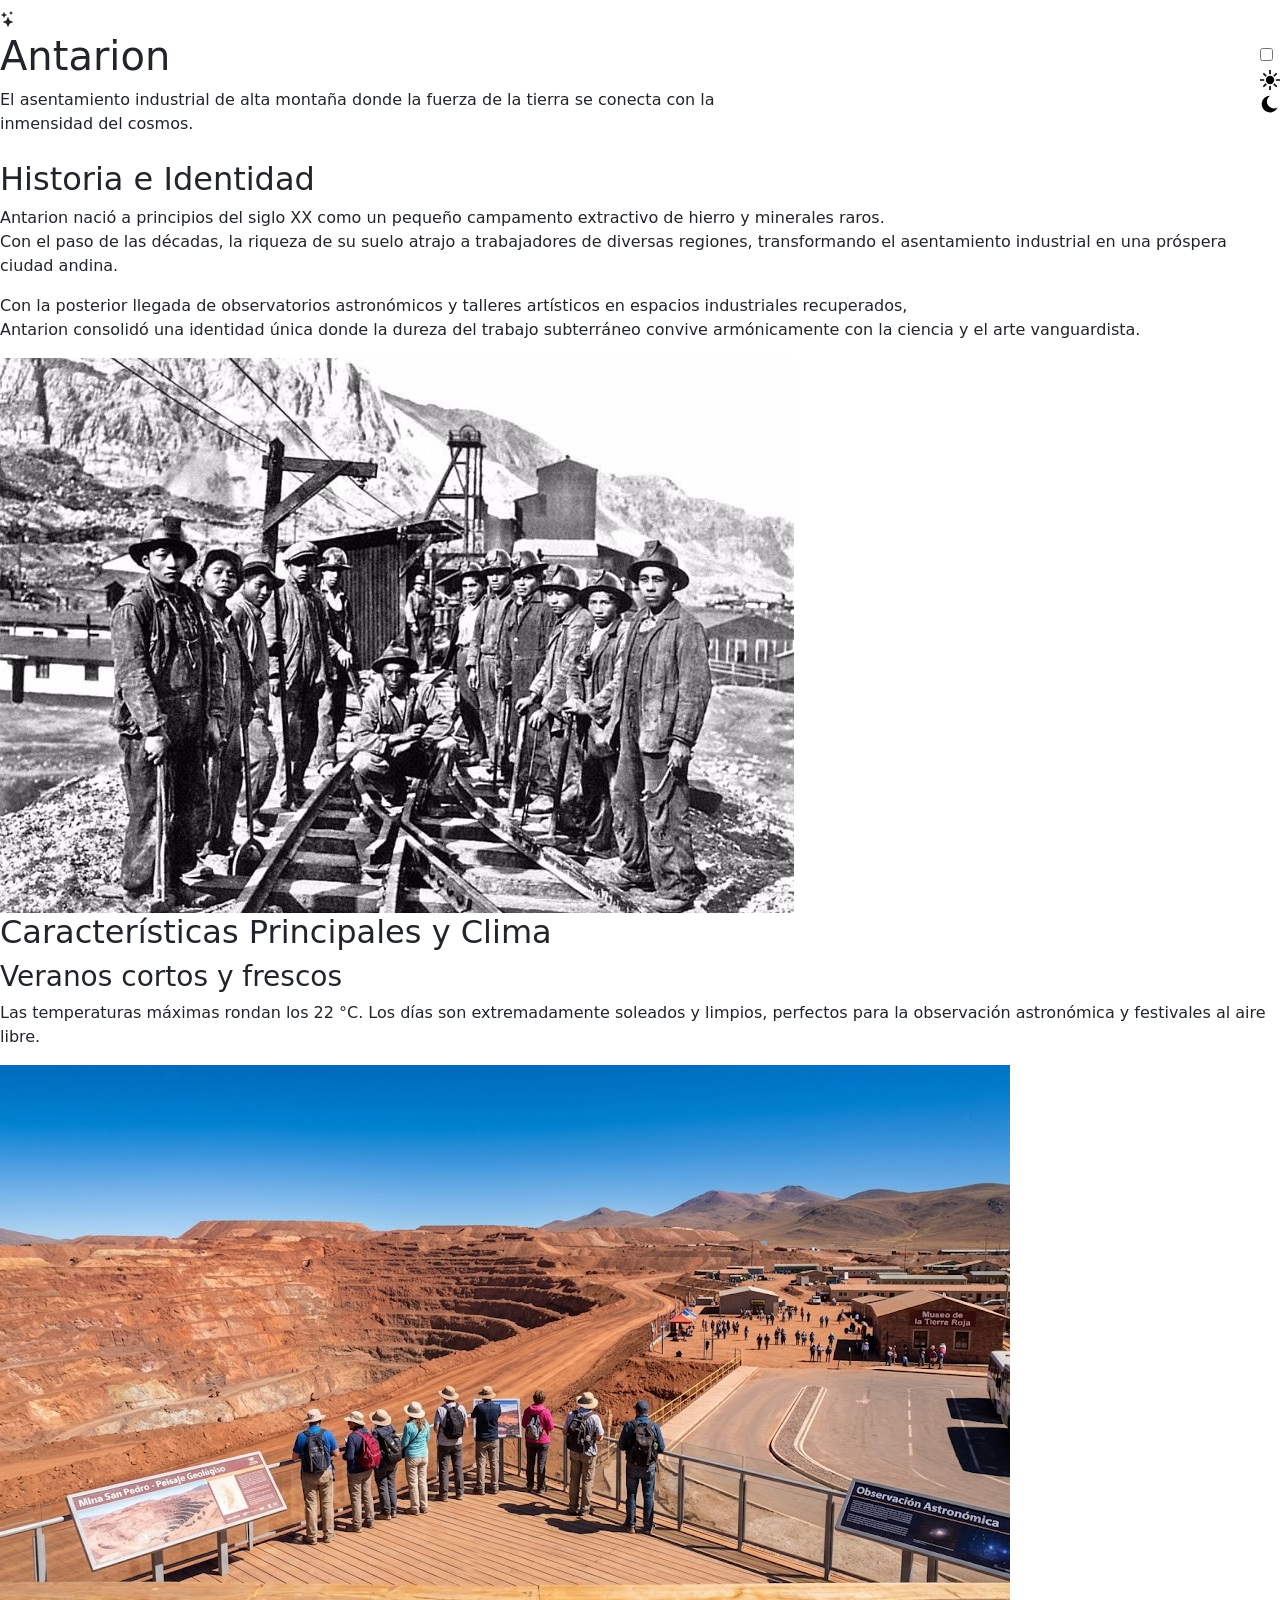
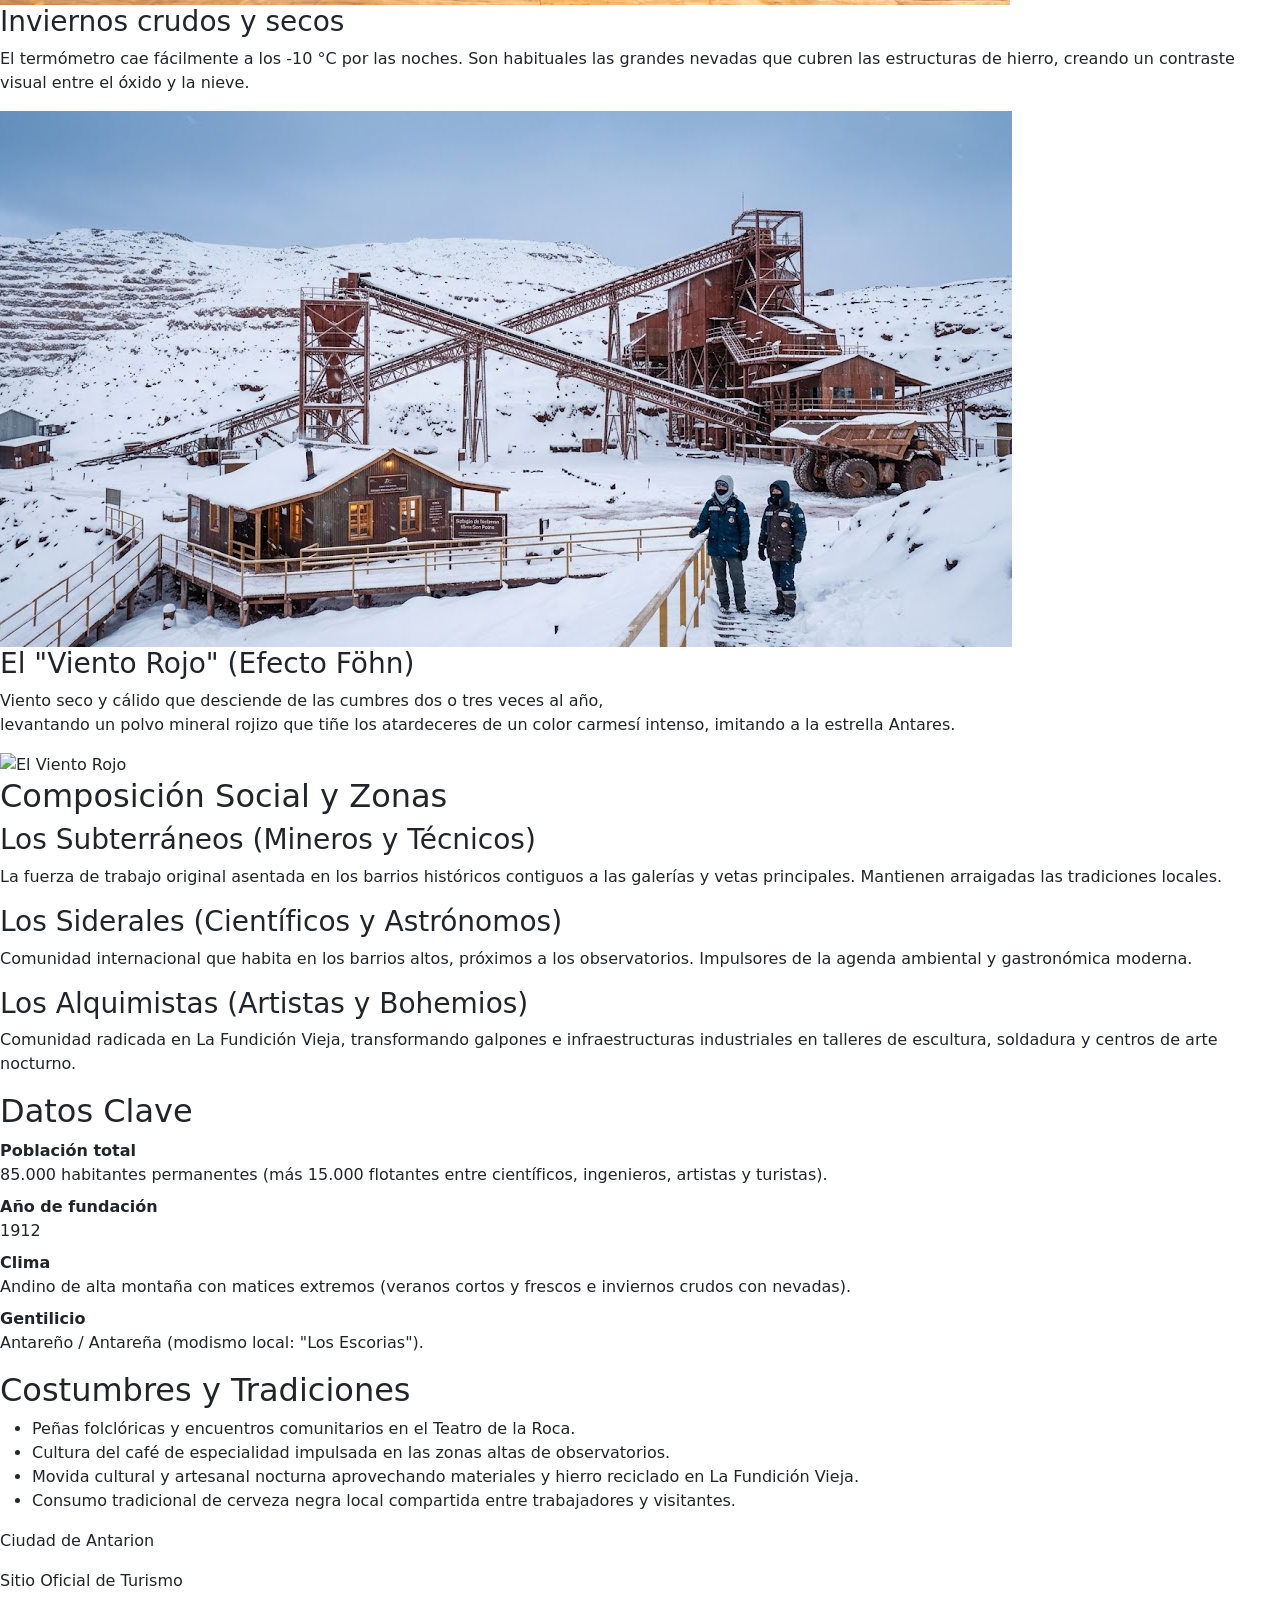
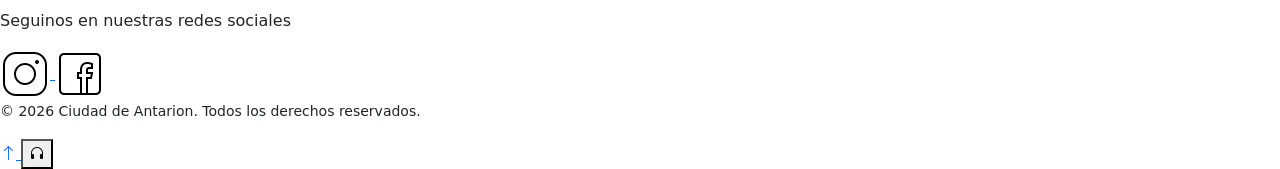
==== commit 75f37972: "Feat:Agregado de imagen en ciudad" ====
--- a/ciudad.html
+++ b/ciudad.html
@@ -59,6 +59,7 @@
             <h2>Historia e Identidad</h2>
             <p>Antarion nació a principios del siglo XX como un pequeño campamento extractivo de hierro y minerales raros. <br> Con el paso de las décadas, la riqueza de su suelo atrajo a trabajadores de diversas regiones, transformando el asentamiento industrial en una próspera ciudad andina.</p>
             <p>Con la posterior llegada de observatorios astronómicos y talleres artísticos en espacios industriales recuperados, <br> Antarion consolidó una identidad única donde la dureza del trabajo subterráneo convive armónicamente con la ciencia y el arte vanguardista.</p>
+            <img class="historia-imagen" src="IMG/Historia.png" alt="Historia de Antarion">
         </section>
 
         <!----------------------------------- Características Principales (Clima) ------------------------------------>
@@ -139,7 +140,7 @@
             <p>Ciudad de Antarion</p>
             <p>Sitio Oficial de Turismo</p>
             <p>Seguinos en nuestras redes sociales</p>
-                 <div> <a href="https://www.instagram.com/turismo.antarion/" target="_blank"> 
+                <div> <a href="https://www.instagram.com/turismo.antarion/" target="_blank"> 
                     <img src="IMG/icons8-instagram-50.png" alt="instagram">
                     </a>  
                     <a href="https://www.facebook.com/profile.php?id=61595677460538" target="_blank">
